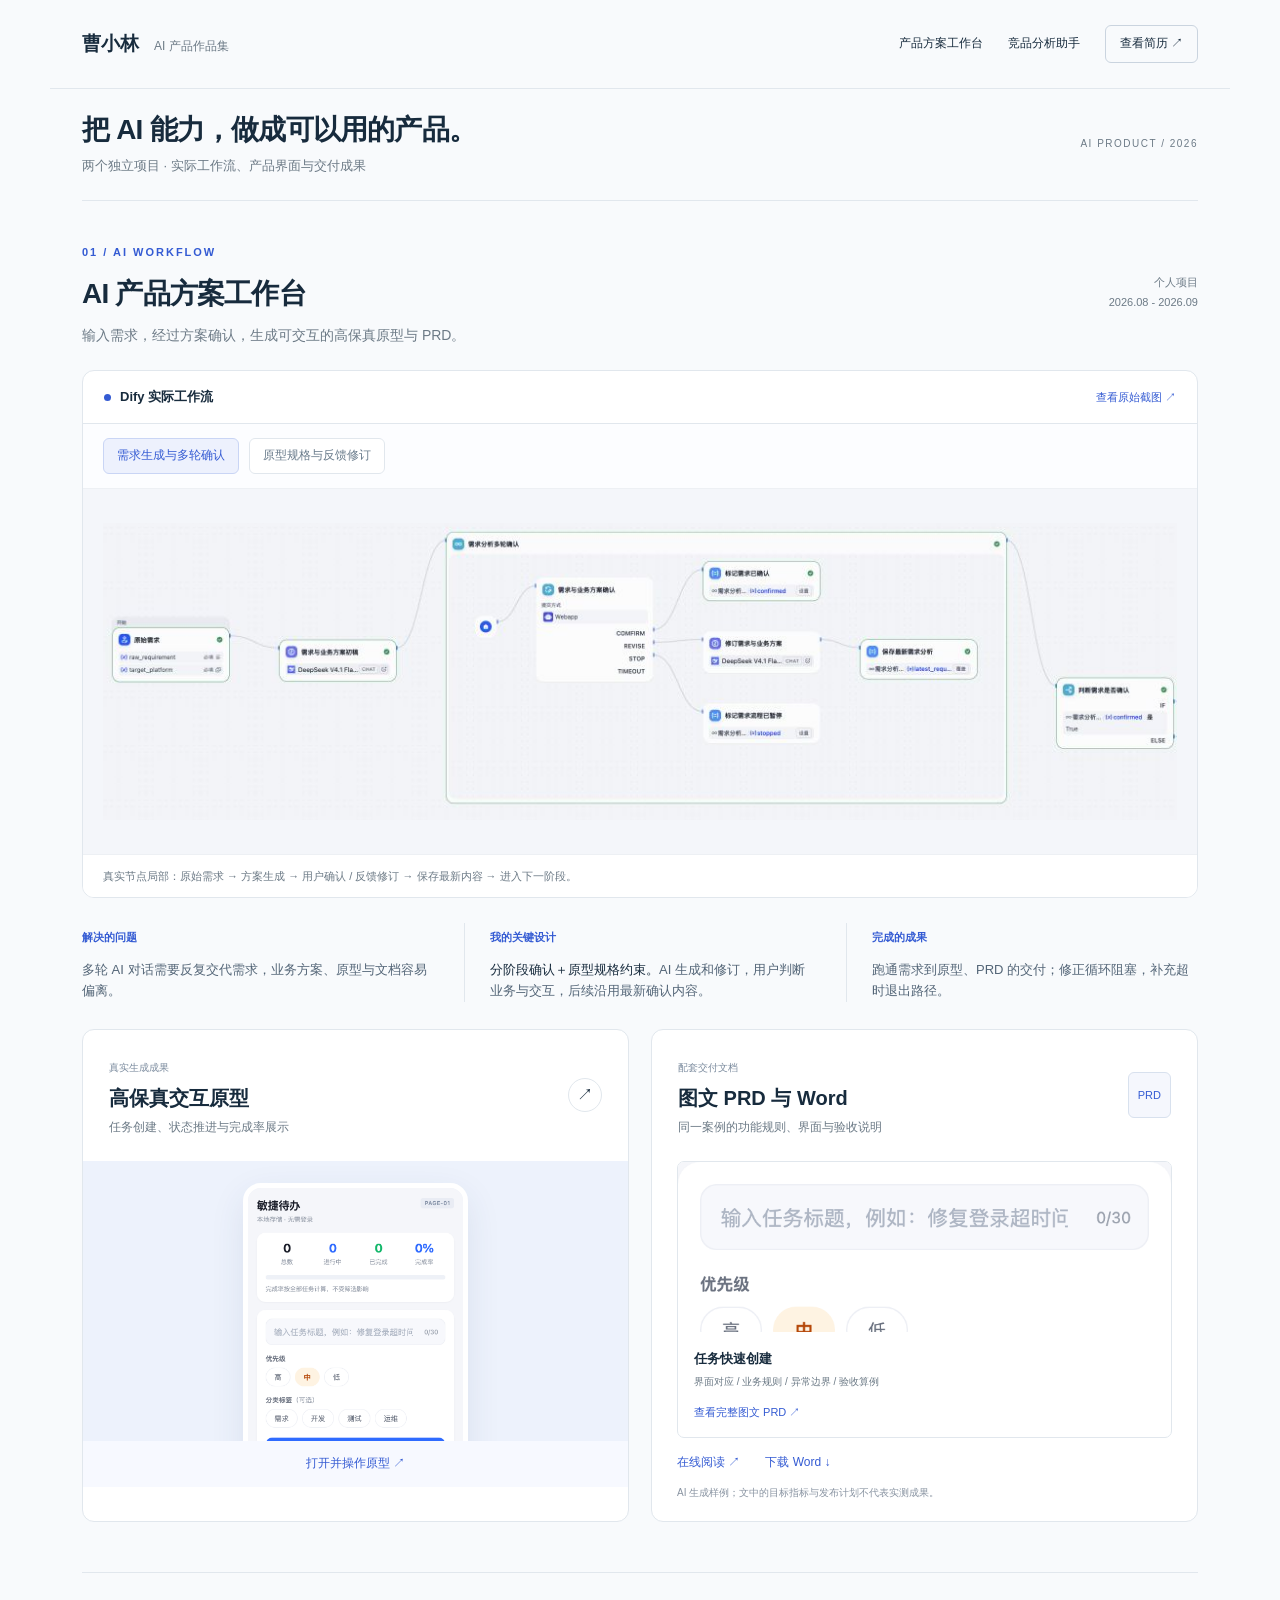
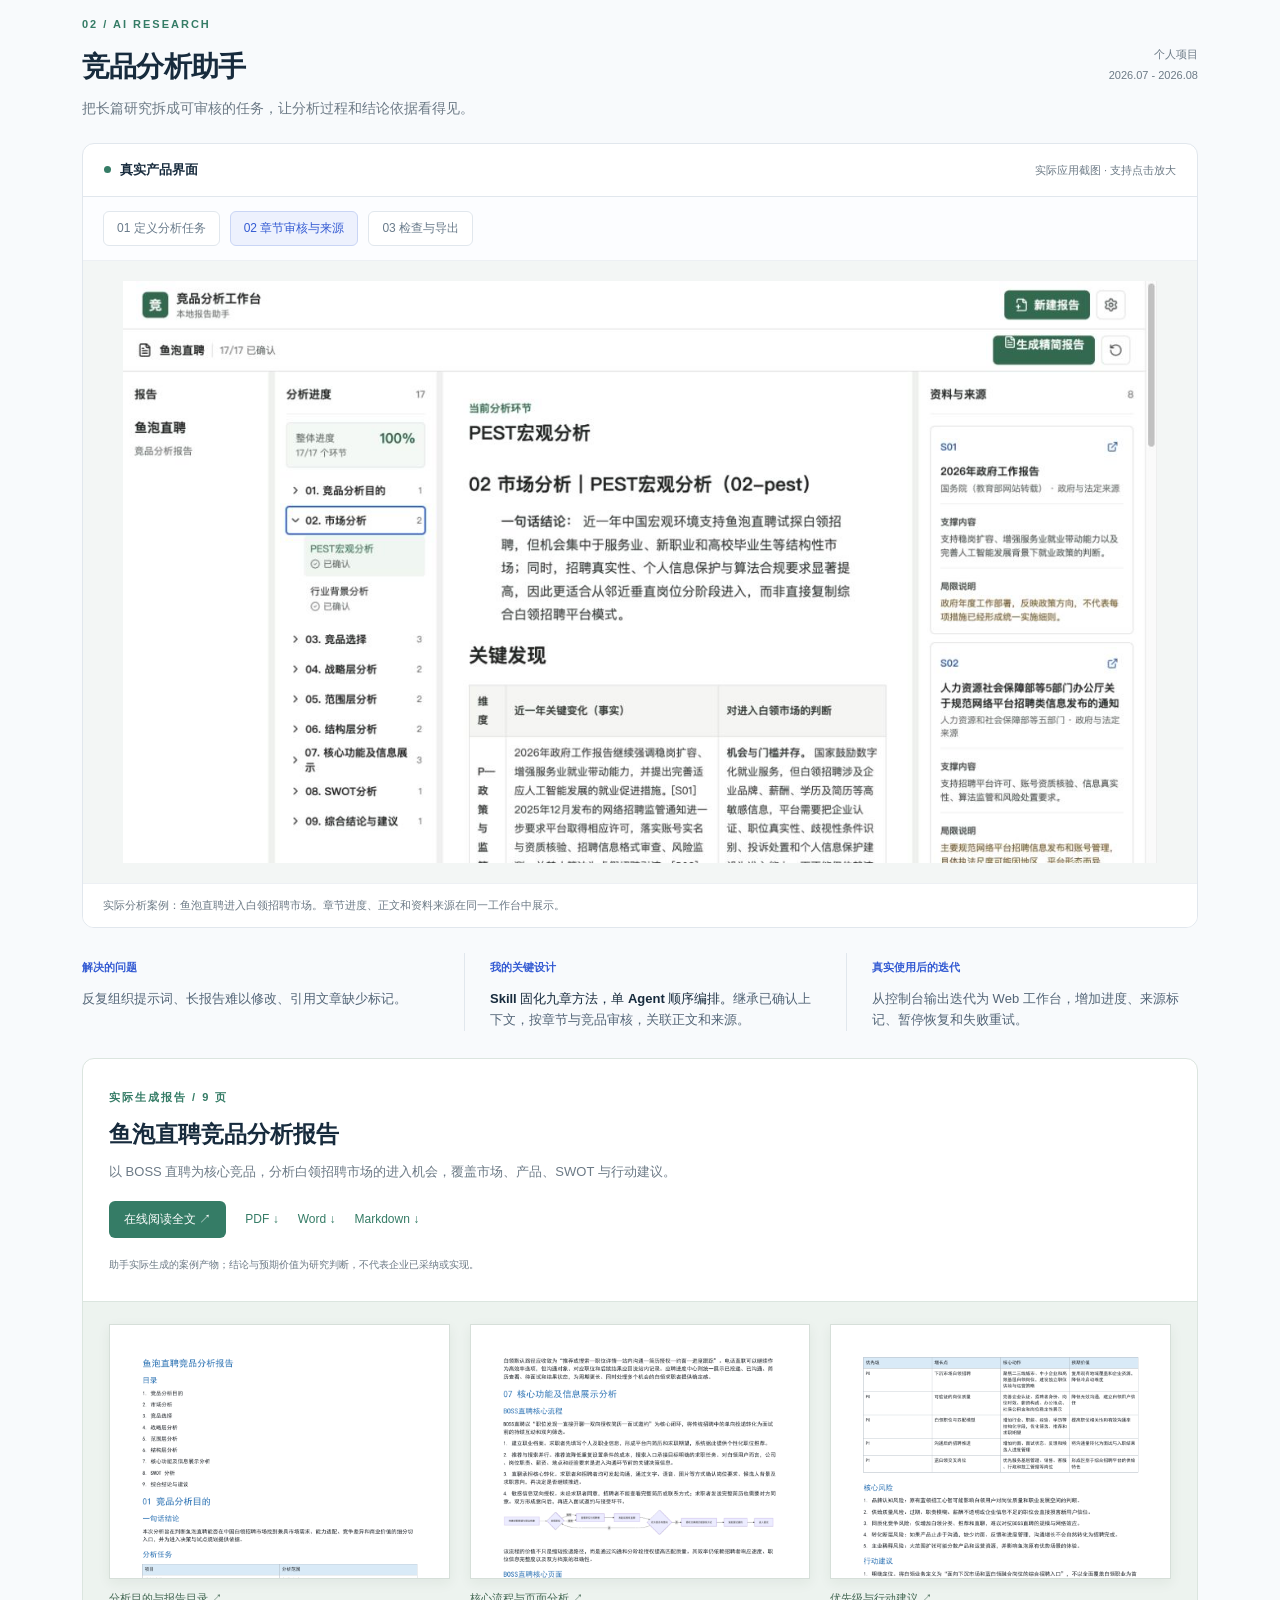
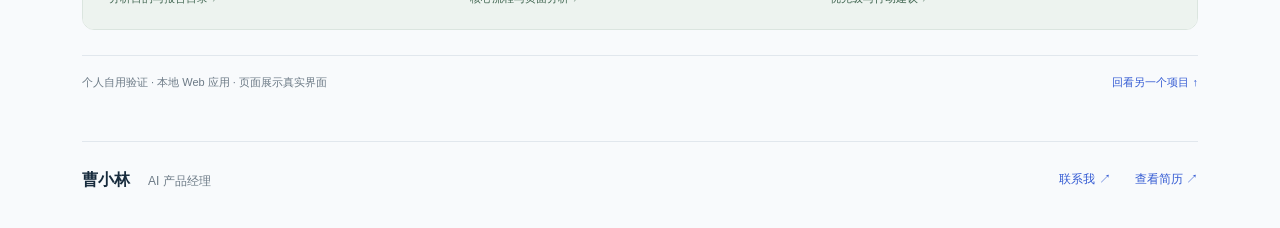
==== index.html @ 6f77b5c2 "发布 AI 产品作品集" ====
<!doctype html><html lang="zh-CN"><head><meta charset="UTF-8"><meta name="viewport" content="width=device-width,initial-scale=1"><meta name="description" content="曹小林的 AI 产品作品集：真实工作流、产品界面、交互原型与交付文档。"><title>曹小林 · AI 产品作品集</title><link rel="stylesheet" href="showcase.css"><script src="showcase.js" defer></script></head><body>
<header><a class="brand" href="#">曹小林<span>AI 产品作品集</span></a><nav><a href="#workbench">产品方案工作台</a><a href="#research">竞品分析助手</a><a class="resume" href="assets/resume.pdf" target="_blank" rel="noopener">查看简历 ↗</a></nav></header>
<main><section class="intro"><div><h1>把 AI 能力，做成可以用的产品。</h1><p>两个独立项目 · 实际工作流、产品界面与交付成果</p></div><span class="intro-label">AI PRODUCT / 2026</span></section>
<section class="project" id="workbench"><div class="project-head"><div><span class="project-no">01 / AI WORKFLOW</span><h2>AI 产品方案工作台</h2><p>输入需求，经过方案确认，生成可交互的高保真原型与 PRD。</p></div><div class="date">个人项目<br>2026.08 - 2026.09</div></div>
<div class="evidence"><div class="evidence-bar"><div><i></i><b>Dify 实际工作流</b></div><a id="flow-original" href="assets/workflow-review.png" target="_blank" rel="noopener">查看原始截图 ↗</a></div><div class="gallery-tabs" role="group" aria-label="工作流截图"><button class="selected" data-flow="review" aria-pressed="true">需求生成与多轮确认</button><button data-flow="spec" aria-pressed="false">原型规格与反馈修订</button></div><button class="image-open workflow-image" data-image="assets/workflow-review-detail.png" data-caption="Dify 实际工作流：需求生成、确认、反馈修订与最新版本保存" aria-label="放大工作流截图"><img id="flow-image" src="assets/workflow-review-detail.png" alt="Dify 实际需求生成与多轮确认工作流"></button><div class="caption" id="flow-caption">真实节点局部：原始需求 → 方案生成 → 用户确认 / 反馈修订 → 保存最新内容 → 进入下一阶段。</div></div>
<div class="facts"><div><span>解决的问题</span><p>多轮 AI 对话需要反复交代需求，业务方案、原型与文档容易偏离。</p></div><div><span>我的关键设计</span><p><strong>分阶段确认＋原型规格约束。</strong>AI 生成和修订，用户判断业务与交互，后续沿用最新确认内容。</p></div><div><span>完成的成果</span><p>跑通需求到原型、PRD 的交付；修正循环阻塞，补充超时退出路径。</p></div></div>
<div class="outputs"><a class="output prototype" href="examples/task-board/prototype.html" target="_blank" rel="noopener"><div class="output-title"><div><small>真实生成成果</small><h3>高保真交互原型</h3><p>任务创建、状态推进与完成率展示</p></div><span class="round">↗</span></div><div class="prototype-view"><img src="examples/task-board/screen.png" alt="实际生成的移动端任务清单原型"></div><div class="output-action">打开并操作原型 ↗</div></a><div class="output doc"><div class="output-title"><div><small>配套交付文档</small><h3>图文 PRD 与 Word</h3><p>同一案例的功能规则、界面与验收说明</p></div><span class="file-icon">PRD</span></div><a class="document-preview" href="examples/task-board/prd.html" target="_blank" rel="noopener"><img src="examples/task-board/shot_add.png" alt="PRD 中引用的真实原型创建任务界面"><div><strong>任务快速创建</strong><p>界面对应 / 业务规则 / 异常边界 / 验收算例</p><span>查看完整图文 PRD ↗</span></div></a><div class="doc-links"><a href="examples/task-board/prd.html" target="_blank" rel="noopener">在线阅读 ↗</a><a href="examples/task-board/prd.docx" download>下载 Word ↓</a></div><p class="footnote">AI 生成样例；文中的目标指标与发布计划不代表实测成果。</p></div></div></section>
<section class="project" id="research"><div class="project-head"><div><span class="project-no green">02 / AI RESEARCH</span><h2>竞品分析助手</h2><p>把长篇研究拆成可审核的任务，让分析过程和结论依据看得见。</p></div><div class="date">个人项目<br>2026.07 - 2026.08</div></div>
<div class="evidence"><div class="evidence-bar"><div><i class="green-dot"></i><b>真实产品界面</b></div><span>实际应用截图 · 支持点击放大</span></div><div class="gallery-tabs" role="group" aria-label="竞品助手截图"><button data-research="create" aria-pressed="false">01 定义分析任务</button><button class="selected" data-research="sources" aria-pressed="true">02 章节审核与来源</button><button data-research="export" aria-pressed="false">03 检查与导出</button></div>
<div class="research-panel" data-panel="create" hidden><button class="image-open wide-shot" data-image="assets/research-create.png" data-caption="真实界面：定义分析对象、目标、市场与时间范围" aria-label="放大新建分析任务截图"><img src="assets/research-create.png" alt="竞品助手实际新建报告页面"></button><div class="caption">先定义分析对象、目标与范围，再选择竞品与生成方式，建立整份报告的分析口径。</div></div>
<div class="research-panel" data-panel="sources"><button class="image-open wide-shot" data-image="assets/research-workbench.png" data-caption="实际工作台：章节进度、分析正文、资料来源及局限说明" aria-label="放大完整竞品工作台"><img src="assets/research-workbench.png" alt="完整竞品工作台：左侧章节审核，中间研究正文，右侧资料来源"></button><div class="caption">实际分析案例：鱼泡直聘进入白领招聘市场。章节进度、正文和资料来源在同一工作台中展示。</div></div>
<div class="research-panel" data-panel="export" hidden><button class="image-open wide-shot export-shot" data-image="assets/research-export.png" data-caption="真实界面局部：报告成品检查及 Markdown、Word、PDF 导出" aria-label="放大报告检查与导出截图"><img src="assets/research-export.png" alt="实际报告成品检查和导出菜单"></button><div class="caption">研究稿保留详细依据，精简报告突出结论与建议；检查报告结构后，可导出 Markdown、Word 或 PDF。</div></div></div>
<div class="facts"><div><span>解决的问题</span><p>反复组织提示词、长报告难以修改、引用文章缺少标记。</p></div><div><span>我的关键设计</span><p><strong>Skill 固化九章方法，单 Agent 顺序编排。</strong>继承已确认上下文，按章节与竞品审核，关联正文和来源。</p></div><div><span>真实使用后的迭代</span><p>从控制台输出迭代为 Web 工作台，增加进度、来源标记、暂停恢复和失败重试。</p></div></div><section id="research-output" class="report-output" aria-labelledby="report-title"><div class="report-summary"><span class="project-no green">实际生成报告 / 9 页</span><h3 id="report-title">鱼泡直聘竞品分析报告</h3><p>以 BOSS 直聘为核心竞品，分析白领招聘市场的进入机会，覆盖市场、产品、SWOT 与行动建议。</p><div class="report-links"><a class="primary" href="examples/research-report/index.html" target="_blank" rel="noopener">在线阅读全文 ↗</a><a href="examples/research-report/report.pdf" download>PDF ↓</a><a href="examples/research-report/report.docx" download>Word ↓</a><a href="examples/research-report/report.md" download>Markdown ↓</a></div><small>助手实际生成的案例产物；结论与预期价值为研究判断，不代表企业已采纳或实现。</small></div><div class="report-pages"><a href="examples/research-report/index.html#page-1" target="_blank" rel="noopener"><div><img src="examples/research-report/page-1.png" alt="实际报告第 1 页：分析目的与报告目录" loading="lazy"></div><span>分析目的与报告目录 ↗</span></a><a href="examples/research-report/index.html#page-7" target="_blank" rel="noopener"><div><img src="examples/research-report/page-7.png" alt="实际报告第 7 页：核心流程与页面分析" loading="lazy"></div><span>核心流程与页面分析 ↗</span></a><a href="examples/research-report/index.html#page-9" target="_blank" rel="noopener"><div><img src="examples/research-report/page-9.png" alt="实际报告第 9 页：优先级与行动建议" loading="lazy"></div><span>优先级与行动建议 ↗</span></a></div></section><div class="project-end"><span>个人自用验证 · 本地 Web 应用 · 页面展示真实界面</span><a href="#workbench">回看另一个项目 ↑</a></div></section>
<footer><div><b>曹小林</b><span>AI 产品经理</span></div><div><a href="mailto:1916946907@qq.com">联系我 ↗</a><a href="assets/resume.pdf" target="_blank" rel="noopener">查看简历 ↗</a></div></footer></main>
<dialog id="lightbox"><div class="lightbox-bar"><span id="lightbox-caption"></span><button id="close-lightbox" aria-label="关闭放大图片">关闭 ×</button></div><div class="lightbox-scroll"><img id="lightbox-image" alt=""></div></dialog></body></html>
---- showcase.css ----
:root{--ink:#172b3d;--muted:#6c7a86;--line:#e1e7ed;--blue:#345bd3;--green:#357c66}*{box-sizing:border-box}html{scroll-behavior:auto}body{margin:0;background:#f8fafc;color:var(--ink);font-family:-apple-system,BlinkMacSystemFont,'PingFang SC','Microsoft YaHei',sans-serif;line-height:1.65}a{color:inherit;text-decoration:none}button{font:inherit;cursor:pointer}img{display:block;max-width:100%}header{max-width:1180px;margin:auto;padding:25px 32px;display:flex;justify-content:space-between;align-items:center;border-bottom:1px solid var(--line)}.brand{font-size:19px;font-weight:700}.brand span{font-size:12px;font-weight:400;color:var(--muted);margin-left:15px}nav{display:flex;align-items:center;gap:25px;font-size:12px}nav .resume{padding:8px 14px;border:1px solid #cad4df;border-radius:6px}main{max-width:1180px;margin:auto;padding:0 32px}.intro{padding:48px 0 34px}.eyebrow,.project-no{font-size:11px;letter-spacing:2px;color:var(--blue);font-weight:650}h1{font-size:38px;letter-spacing:-1.5px;line-height:1.3;margin:13px 0 15px}.intro>p{color:var(--muted);font-size:15px;margin:0}.intro-bottom{display:flex;justify-content:space-between;font-size:12px;color:var(--muted);margin-top:22px}.intro-bottom a{color:var(--blue)}.project{padding:37px 0 50px;border-top:1px solid var(--line);scroll-margin-top:20px}.project-head{display:flex;justify-content:space-between;align-items:center;margin-bottom:23px}.project-head h2{font-size:28px;margin:7px 0 7px;letter-spacing:-.8px}.project-head p{font-size:14px;color:var(--muted);margin:0}.date{font-size:11px;text-align:right;color:var(--muted);line-height:1.9}.green{color:var(--green)}.evidence{border:1px solid var(--line);border-radius:12px;background:white;overflow:hidden}.evidence-bar{padding:15px 21px;border-bottom:1px solid var(--line);display:flex;align-items:center;justify-content:space-between;font-size:11px;color:var(--muted);gap:20px}.evidence-bar>div{display:flex;align-items:center;gap:9px;color:var(--ink);font-size:13px}.evidence-bar i{width:7px;height:7px;background:var(--blue);border-radius:50%}.evidence-bar i.green-dot{background:var(--green)}.evidence-bar a{color:var(--blue)}.gallery-tabs{display:flex;padding:14px 20px;gap:10px;background:#fcfdff;border-bottom:1px solid #edf0f4}.gallery-tabs button{background:white;border:1px solid var(--line);padding:7px 13px;border-radius:6px;color:#697b8b;font-size:12px}.gallery-tabs button.selected{background:#edf1fd;color:var(--blue);border-color:#c9d5f5}.image-open{display:block;border:0;background:#f4f6fa;padding:0;width:100%;cursor:zoom-in}.workflow-image{padding:34px 20px;min-height:295px;display:grid;place-items:center}.workflow-image img{width:100%;max-height:400px;object-fit:contain}.caption{font-size:11px;color:var(--muted);padding:12px 20px;border-top:1px solid #edf0f4;background:#fff}.facts{display:grid;grid-template-columns:repeat(3,1fr);gap:30px;padding:25px 0 27px}.facts>div+div{border-left:1px solid var(--line);padding-left:25px}.facts span{color:var(--blue);font-size:11px;font-weight:600}.facts p{font-size:13px;margin:9px 0 0;color:#536577}.facts strong{color:var(--ink);font-weight:550}.outputs{display:grid;grid-template-columns:1fr 1fr;gap:22px}.output{border-radius:12px;border:1px solid var(--line);overflow:hidden;background:white}.output-title{display:flex;justify-content:space-between;padding:23px 26px;align-items:center}.output small{font-size:10px;color:#7b8b9e}.output h3{font-size:20px;margin:3px 0}.output p{font-size:12px;color:var(--muted);margin:0}.round{border:1px solid var(--line);width:34px;height:34px;display:grid;place-items:center;border-radius:50%}.prototype-view{height:280px;background:#edf2fc;overflow:hidden;padding:22px 25px 0;display:flex;justify-content:center}.prototype-view img{width:225px;height:auto;max-width:none;object-fit:cover;object-position:top;align-self:flex-start;border:5px solid white;border-radius:18px;box-shadow:0 12px 35px #263c6e18}.output-action{font-size:12px;text-align:center;padding:13px;background:#f7f9ff;color:var(--blue)}.file-icon{font-size:11px;padding:13px 9px;border:1px solid #d8e1ee;background:#f5f7fd;border-radius:6px;color:var(--blue)}.document-preview{margin:0 25px;display:block;border:1px solid var(--line);border-radius:7px;overflow:hidden}.document-preview img{width:100%;height:170px;object-fit:cover;object-position:top;background:#f4f6fa}.document-preview>div{padding:13px 16px}.document-preview strong{font-size:13px}.document-preview p{font-size:10px;margin:3px 0 7px}.document-preview span{font-size:11px;color:var(--blue)}.doc-links{padding:15px 25px 0;display:flex;gap:25px;font-size:12px;color:var(--blue)}.doc .footnote{font-size:10px;padding:12px 25px 20px;color:#8893a1}.wide-shot{padding:20px 40px;background:#f3f6f5}.wide-shot img{max-height:520px;width:100%;object-fit:contain}.export-shot{padding:30px 35px}.source-layout{display:grid;grid-template-columns:198px 1fr 275px;gap:30px;background:#f2f6f4;padding:27px 38px;align-items:center}.narrow-shot{border:1px solid #dbe4df;border-radius:7px;overflow:hidden;box-shadow:0 7px 23px #29483308}.narrow-shot img{height:410px;width:100%;object-fit:contain;background:white}.source-copy small{font-size:10px;color:var(--green)}.source-copy h3{font-size:25px;line-height:1.45;margin:10px 0 24px}.source-copy p{font-size:12px;color:#597366;margin:10px 0}.source-copy p.muted{color:#7c8b84;font-size:11px;margin-top:22px}.project-end{display:flex;justify-content:space-between;font-size:11px;color:var(--muted);border-top:1px solid var(--line);padding-top:17px}.project-end a{color:var(--blue)}footer{display:flex;justify-content:space-between;align-items:center;padding:25px 0 35px;border-top:1px solid var(--line);font-size:12px}footer b{font-size:16px}footer span{margin-left:18px;color:var(--muted)}footer a{margin-left:24px;color:var(--blue)}dialog{border:0;border-radius:12px;width:min(1450px,95vw);max-height:94vh;padding:0;box-shadow:0 25px 90px #0004}dialog::backdrop{background:#12283ee0;backdrop-filter:blur(4px)}.lightbox-bar{display:flex;align-items:center;justify-content:space-between;padding:15px 20px;gap:20px;border-bottom:1px solid var(--line);font-size:12px;position:sticky;top:0;background:white}.lightbox-bar button{border:1px solid var(--line);border-radius:5px;background:white;font-size:12px;padding:6px 12px;white-space:nowrap}.lightbox-scroll{padding:18px;overflow:auto;background:#f4f6f8;max-height:80vh}.lightbox-scroll img{max-width:none;width:auto;max-height:75vh;margin:auto}a:hover{color:var(--blue)}:focus-visible{outline:3px solid #839cf1;outline-offset:3px}[hidden]{display:none!important}@media(max-width:850px){header{padding:20px 24px}.brand span{display:none}main{padding:0 24px}.source-layout{grid-template-columns:150px 1fr 220px;gap:16px;padding:22px}.source-copy h3{font-size:19px}.narrow-shot img{height:360px}.facts{gap:15px}.facts>div+div{padding-left:15px}}@media(max-width:650px){header{padding:17px 20px}nav{gap:13px;font-size:10px}nav .resume{padding:6px 8px}main{padding:0 20px}.intro{padding:33px 0 26px}h1{font-size:29px;letter-spacing:-1px}.intro>p{font-size:13px}.intro-bottom{flex-direction:column;gap:9px;font-size:11px}.project{padding-top:28px}.project-head{align-items:flex-start;gap:15px}.project-head h2{font-size:24px}.project-head p{font-size:12px}.date{min-width:95px;font-size:9px}.project-no{font-size:9px;letter-spacing:1.5px}.evidence-bar{padding:12px;font-size:9px}.evidence-bar>div{font-size:11px}.gallery-tabs{padding:12px;gap:6px;overflow:auto}.gallery-tabs button{white-space:nowrap;padding:6px 8px;font-size:10px}.workflow-image{padding:20px 10px;min-height:170px}.caption{padding:11px 12px;font-size:10px}.facts{grid-template-columns:1fr;gap:14px;padding:22px 0}.facts>div+div{border:0;padding:0}.facts p{margin-top:3px;font-size:12px}.outputs{grid-template-columns:1fr}.source-layout{grid-template-columns:1fr 1.3fr;gap:13px;padding:15px}.source-copy{grid-column:1/-1;grid-row:1}.source-copy h3{font-size:20px;margin:7px 0}.source-copy h3 br{display:none}.source-copy p{margin:5px 0}.source-copy p.muted{margin-top:8px}.narrow-shot img{height:320px}.wide-shot{padding:10px}.project-end{flex-direction:column;gap:10px}footer{align-items:start;gap:20px}footer span{display:block;margin:5px 0;font-size:10px}footer a{display:block;margin:0 0 8px}.lightbox-bar{font-size:11px}.lightbox-scroll img{max-width:none}.evidence-bar>span{max-width:135px;text-align:right}}

/* 收紧首屏，优先露出项目与真实成果。 */
.intro{padding:23px 0;display:flex;align-items:center;justify-content:space-between;gap:24px}.intro h1{font-size:28px;letter-spacing:-.8px;margin:0 0 7px}.intro p{font-size:13px;color:var(--muted);margin:0}.intro-label{font-size:10px;letter-spacing:1.5px;color:var(--muted);white-space:nowrap}.report-output{margin:0 0 25px;border:1px solid #dbe5df;border-radius:12px;background:#fff;overflow:hidden}.report-summary{padding:24px 26px}.report-summary h3{font-size:23px;margin:7px 0}.report-summary p{font-size:13px;color:var(--muted);margin:0;max-width:680px}.report-links{display:flex;align-items:center;gap:19px;margin:18px 0 12px;flex-wrap:wrap;font-size:12px;color:var(--green)}.report-links .primary{padding:9px 15px;background:var(--green);color:white;border-radius:6px}.report-summary small{font-size:10px;color:var(--muted)}.report-pages{display:grid;grid-template-columns:repeat(3,1fr);gap:20px;padding:22px 26px;background:#edf3ef;border-top:1px solid #dbe5df}.report-pages a>div{height:255px;overflow:hidden;border:1px solid #d6dfd9;background:white;box-shadow:0 4px 12px #1b3a2510}.report-pages img{width:100%;height:auto}.report-pages span{display:block;font-size:11px;margin-top:10px;color:#426752}.wide-shot img{max-height:590px}@media(max-width:650px){.intro{padding:20px 0}.intro h1{font-size:24px;line-height:1.4}.intro p{font-size:11px}.intro-label{display:none}.report-summary{padding:19px}.report-summary h3{font-size:20px}.report-pages{padding:15px;gap:10px}.report-pages a>div{height:145px}.report-pages span{font-size:9px}.report-links{gap:14px}.report-summary p{font-size:12px}}
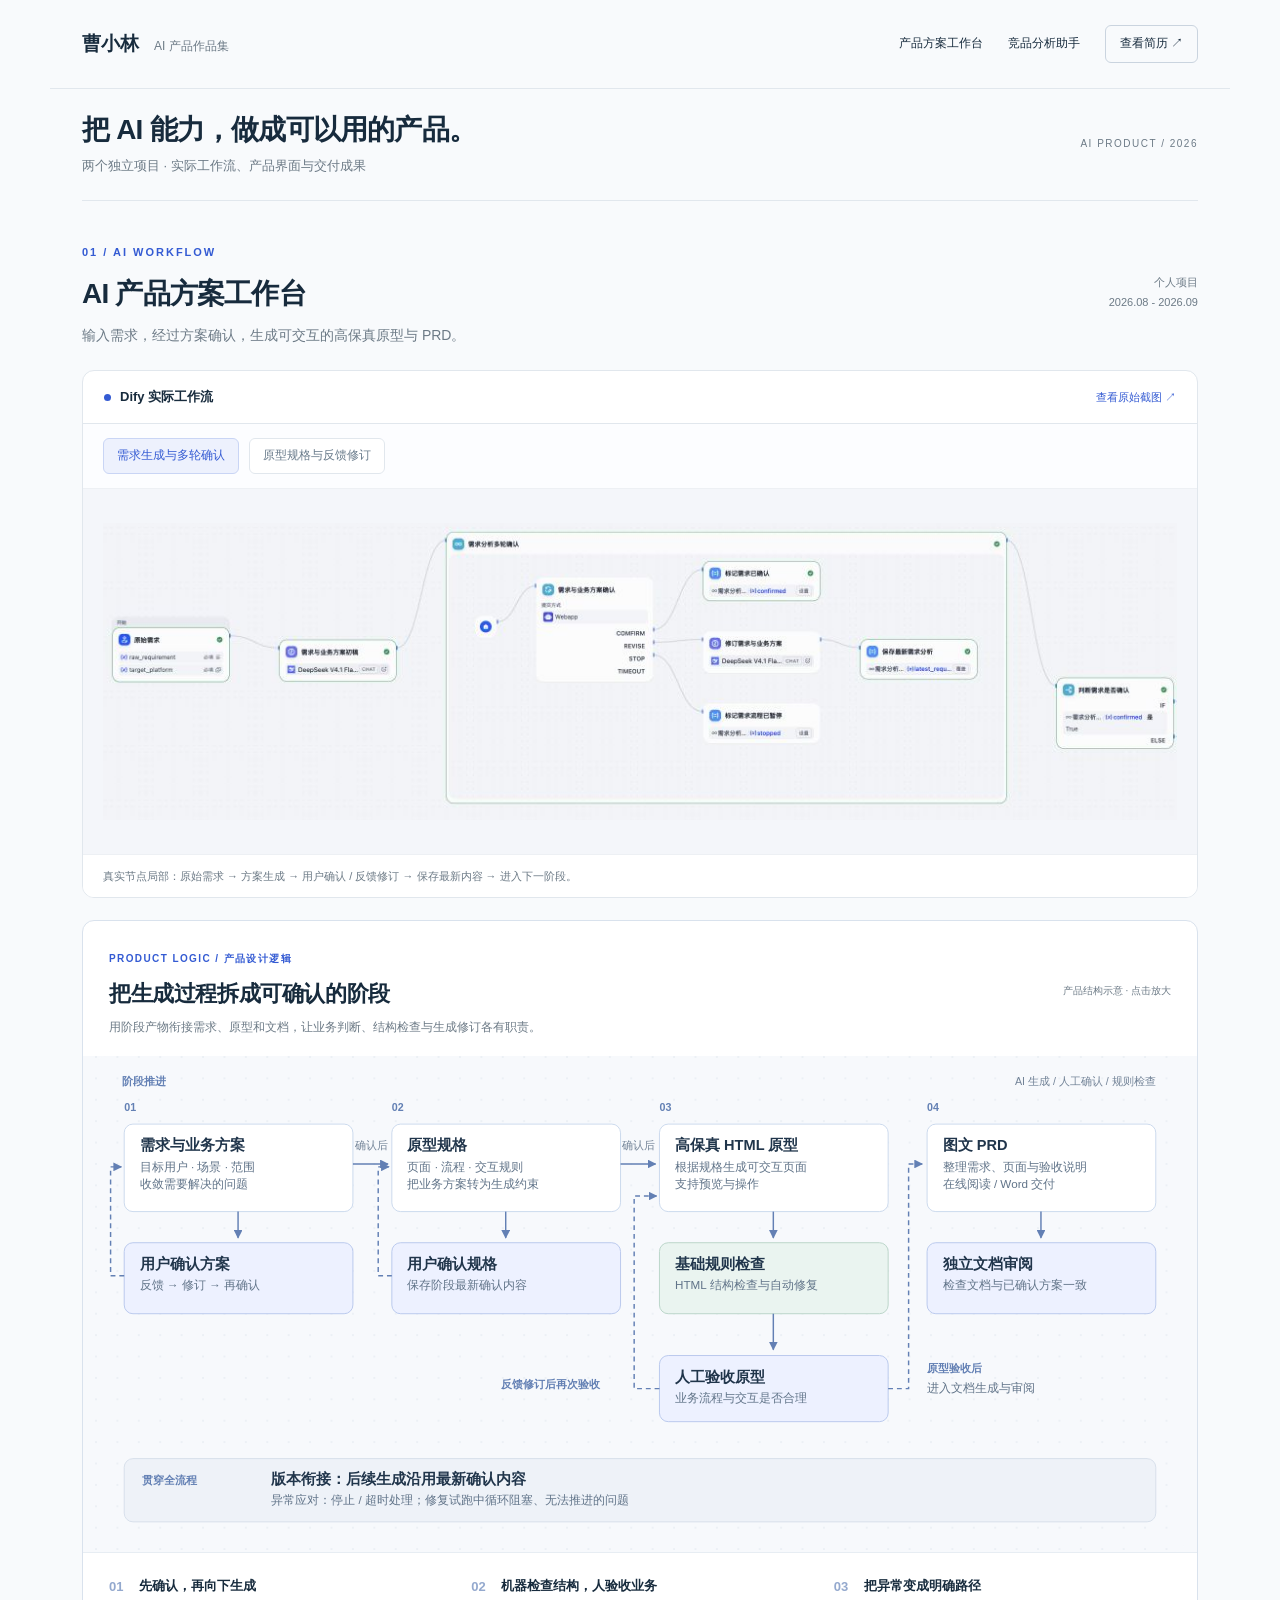
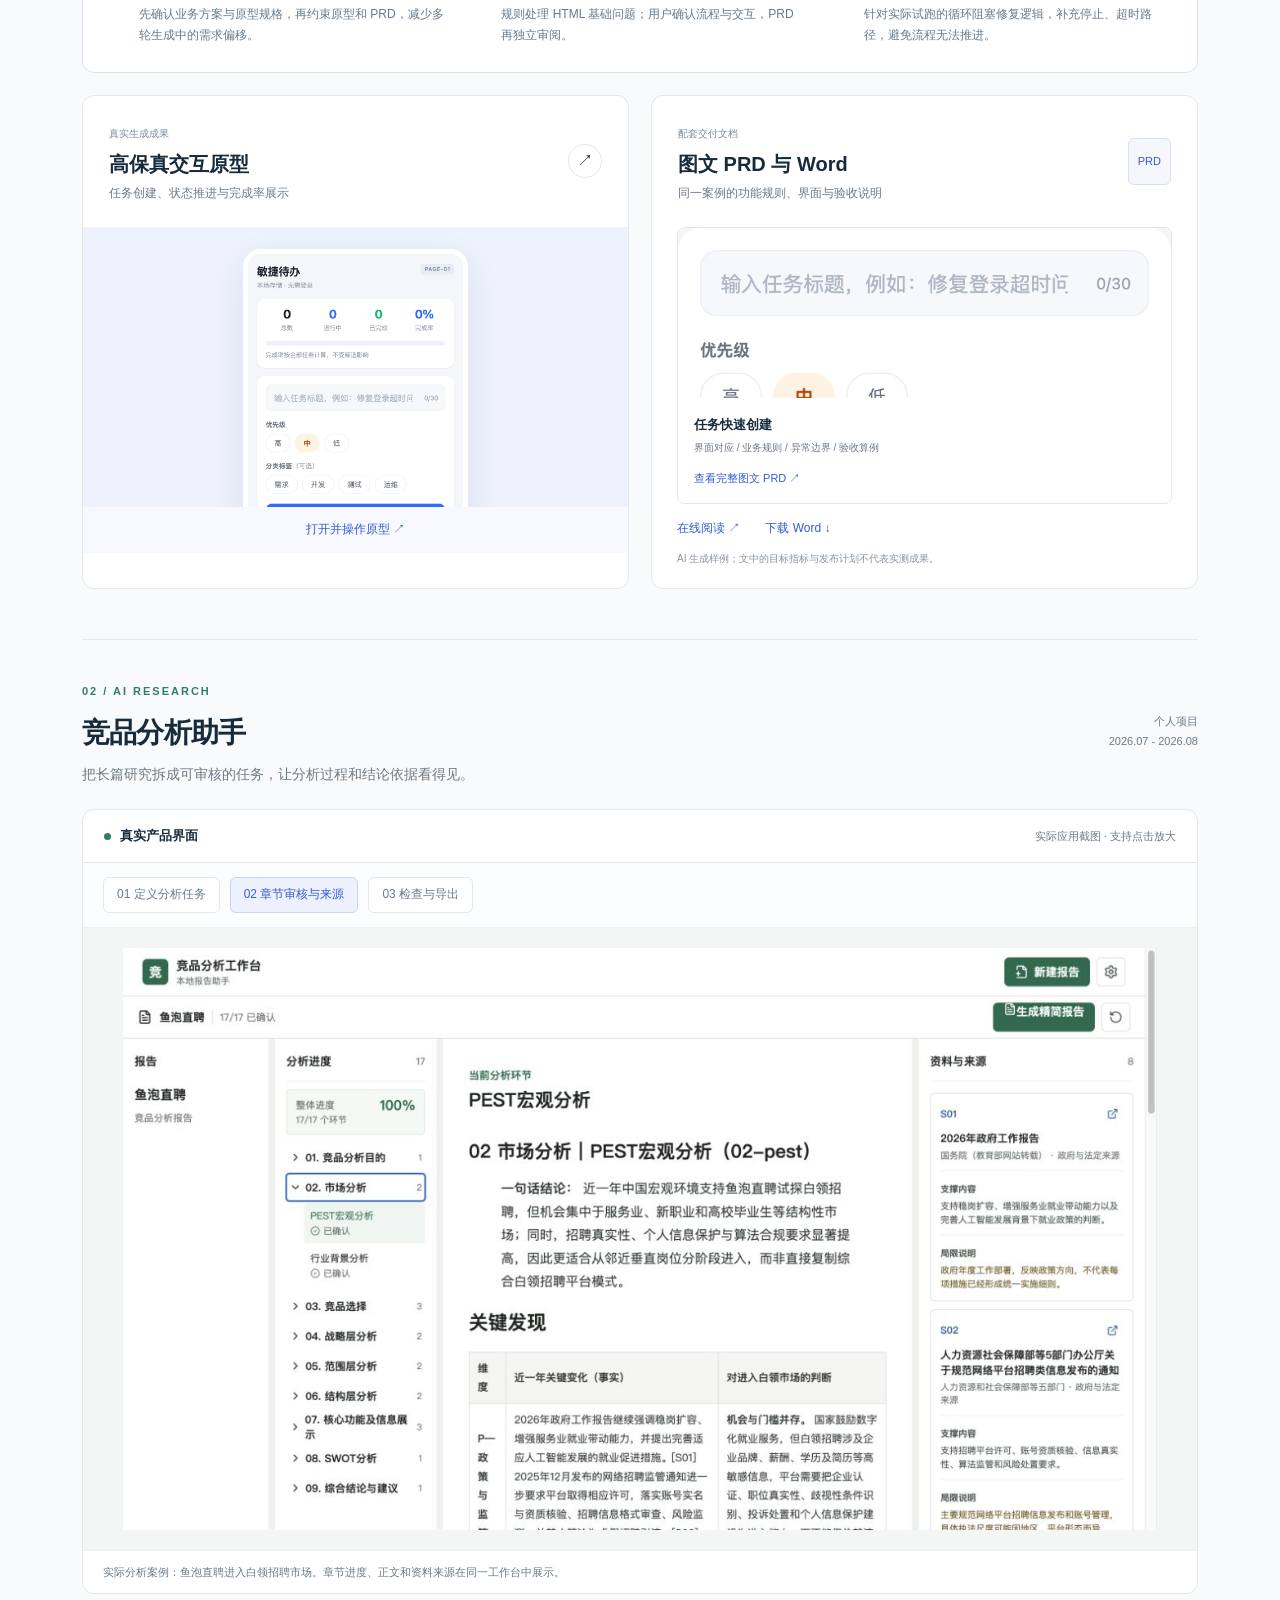
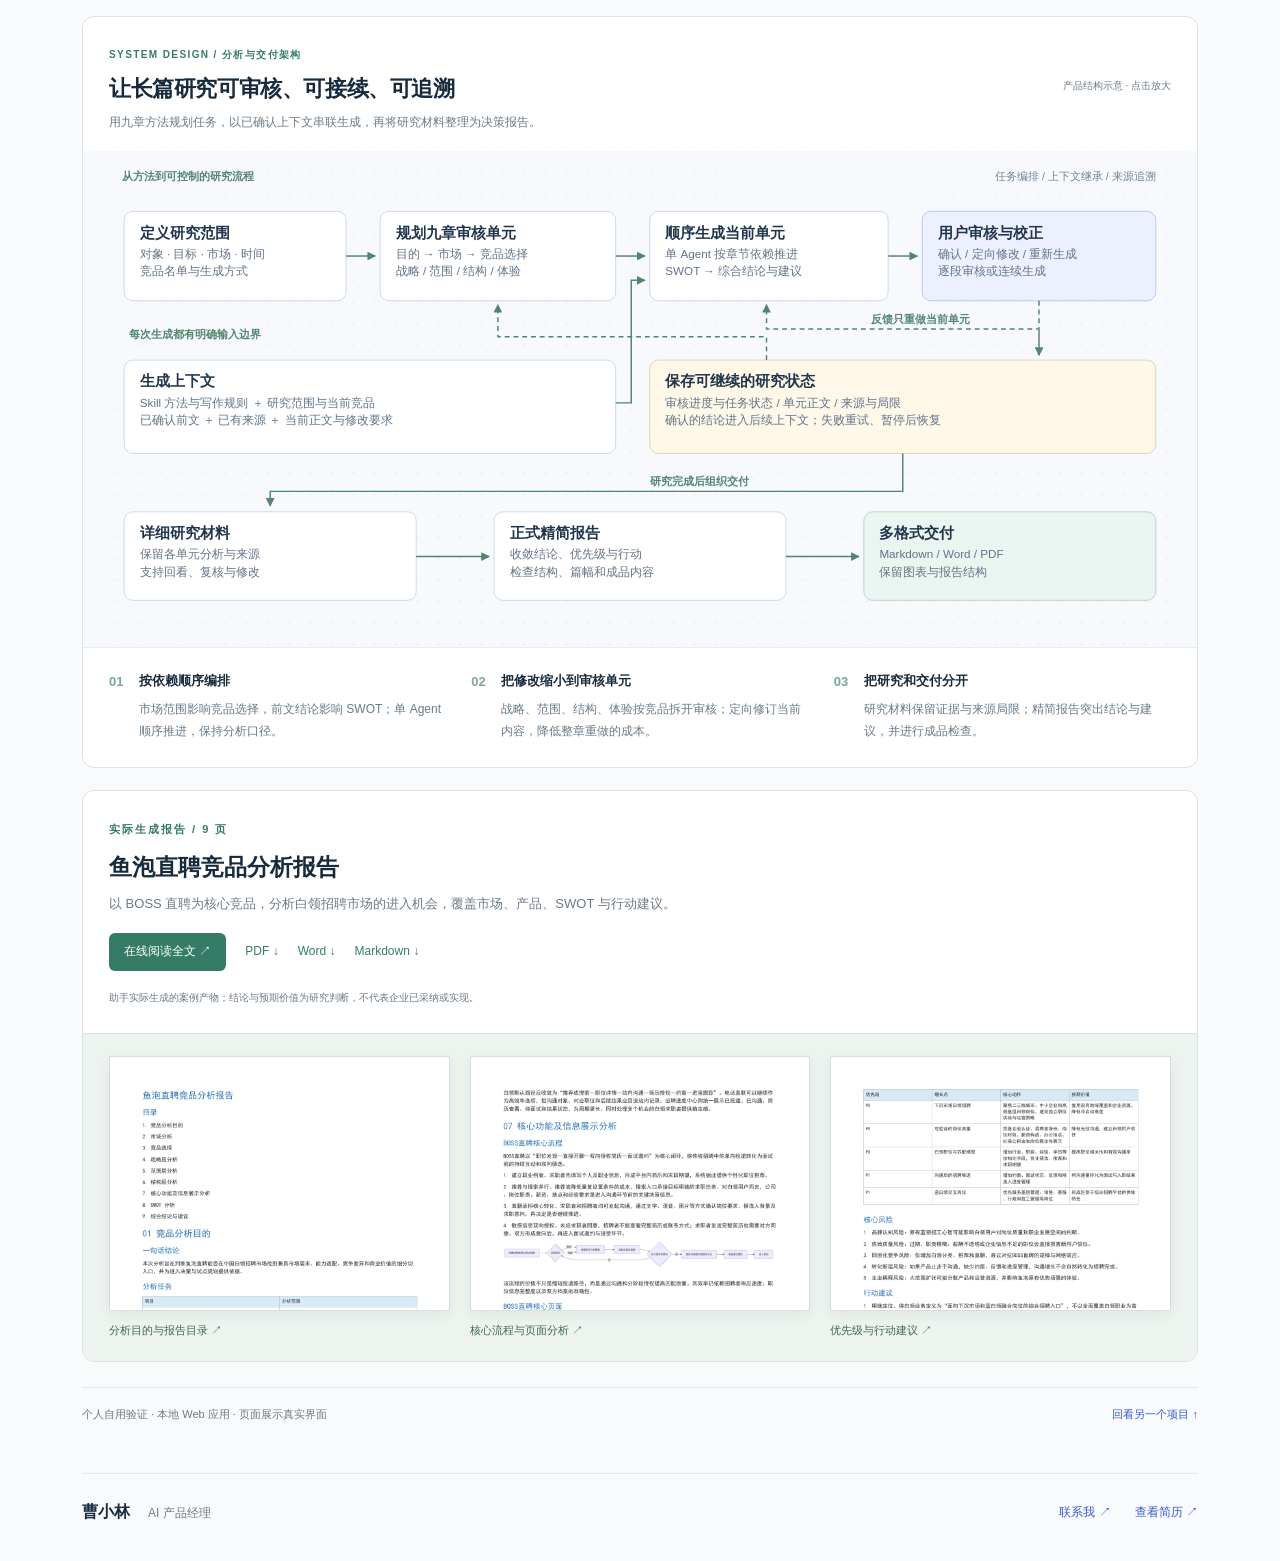
==== commit 0d80b3a3: "补充产品设计逻辑与分析架构图" ====
--- a/index.html
+++ b/index.html
@@ -1,15 +1,15 @@
-<!doctype html><html lang="zh-CN"><head><meta charset="UTF-8"><meta name="viewport" content="width=device-width,initial-scale=1"><meta name="description" content="曹小林的 AI 产品作品集：真实工作流、产品界面、交互原型与交付文档。"><title>曹小林 · AI 产品作品集</title><link rel="stylesheet" href="showcase.css"><script src="showcase.js" defer></script></head><body>
+<!doctype html><html lang="zh-CN"><head><meta charset="UTF-8"><meta name="viewport" content="width=device-width,initial-scale=1"><meta name="description" content="曹小林的 AI 产品作品集：真实工作流、产品界面、交互原型与交付文档。"><title>曹小林 · AI 产品作品集</title><link rel="stylesheet" href="showcase.css?v=20260929-diagrams"><script src="showcase.js" defer></script></head><body>
 <header><a class="brand" href="#">曹小林<span>AI 产品作品集</span></a><nav><a href="#workbench">产品方案工作台</a><a href="#research">竞品分析助手</a><a class="resume" href="assets/resume.pdf" target="_blank" rel="noopener">查看简历 ↗</a></nav></header>
 <main><section class="intro"><div><h1>把 AI 能力，做成可以用的产品。</h1><p>两个独立项目 · 实际工作流、产品界面与交付成果</p></div><span class="intro-label">AI PRODUCT / 2026</span></section>
 <section class="project" id="workbench"><div class="project-head"><div><span class="project-no">01 / AI WORKFLOW</span><h2>AI 产品方案工作台</h2><p>输入需求，经过方案确认，生成可交互的高保真原型与 PRD。</p></div><div class="date">个人项目<br>2026.08 - 2026.09</div></div>
 <div class="evidence"><div class="evidence-bar"><div><i></i><b>Dify 实际工作流</b></div><a id="flow-original" href="assets/workflow-review.png" target="_blank" rel="noopener">查看原始截图 ↗</a></div><div class="gallery-tabs" role="group" aria-label="工作流截图"><button class="selected" data-flow="review" aria-pressed="true">需求生成与多轮确认</button><button data-flow="spec" aria-pressed="false">原型规格与反馈修订</button></div><button class="image-open workflow-image" data-image="assets/workflow-review-detail.png" data-caption="Dify 实际工作流：需求生成、确认、反馈修订与最新版本保存" aria-label="放大工作流截图"><img id="flow-image" src="assets/workflow-review-detail.png" alt="Dify 实际需求生成与多轮确认工作流"></button><div class="caption" id="flow-caption">真实节点局部：原始需求 → 方案生成 → 用户确认 / 反馈修订 → 保存最新内容 → 进入下一阶段。</div></div>
-<div class="facts"><div><span>解决的问题</span><p>多轮 AI 对话需要反复交代需求，业务方案、原型与文档容易偏离。</p></div><div><span>我的关键设计</span><p><strong>分阶段确认＋原型规格约束。</strong>AI 生成和修订，用户判断业务与交互，后续沿用最新确认内容。</p></div><div><span>完成的成果</span><p>跑通需求到原型、PRD 的交付；修正循环阻塞，补充超时退出路径。</p></div></div>
+<section class="architecture workbench" id="workbench-design"><div class="architecture-head"><div><span>PRODUCT LOGIC / 产品设计逻辑</span><h3>把生成过程拆成可确认的阶段</h3><p>用阶段产物衔接需求、原型和文档，让业务判断、结构检查与生成修订各有职责。</p></div><span class="diagram-label">产品结构示意 · 点击放大</span></div><button class="image-open architecture-image" data-image="assets/workbench-architecture.svg?v=2" data-caption="把生成过程拆成可确认的阶段｜依据实际项目能力整理的结构示意" aria-label="放大把生成过程拆成可确认的阶段"><img src="assets/workbench-architecture.svg?v=2" alt="把生成过程拆成可确认的阶段：用阶段产物衔接需求、原型和文档，让业务判断、结构检查与生成修订各有职责。" loading="lazy"></button><div class="decisions"><div><span>01</span><h4>先确认，再向下生成</h4><p>先确认业务方案与原型规格，再约束原型和 PRD，减少多轮生成中的需求偏移。</p></div><div><span>02</span><h4>机器检查结构，人验收业务</h4><p>规则处理 HTML 基础问题；用户确认流程与交互，PRD 再独立审阅。</p></div><div><span>03</span><h4>把异常变成明确路径</h4><p>针对实际试跑的循环阻塞修复逻辑，补充停止、超时路径，避免流程无法推进。</p></div></div></section>
 <div class="outputs"><a class="output prototype" href="examples/task-board/prototype.html" target="_blank" rel="noopener"><div class="output-title"><div><small>真实生成成果</small><h3>高保真交互原型</h3><p>任务创建、状态推进与完成率展示</p></div><span class="round">↗</span></div><div class="prototype-view"><img src="examples/task-board/screen.png" alt="实际生成的移动端任务清单原型"></div><div class="output-action">打开并操作原型 ↗</div></a><div class="output doc"><div class="output-title"><div><small>配套交付文档</small><h3>图文 PRD 与 Word</h3><p>同一案例的功能规则、界面与验收说明</p></div><span class="file-icon">PRD</span></div><a class="document-preview" href="examples/task-board/prd.html" target="_blank" rel="noopener"><img src="examples/task-board/shot_add.png" alt="PRD 中引用的真实原型创建任务界面"><div><strong>任务快速创建</strong><p>界面对应 / 业务规则 / 异常边界 / 验收算例</p><span>查看完整图文 PRD ↗</span></div></a><div class="doc-links"><a href="examples/task-board/prd.html" target="_blank" rel="noopener">在线阅读 ↗</a><a href="examples/task-board/prd.docx" download>下载 Word ↓</a></div><p class="footnote">AI 生成样例；文中的目标指标与发布计划不代表实测成果。</p></div></div></section>
 <section class="project" id="research"><div class="project-head"><div><span class="project-no green">02 / AI RESEARCH</span><h2>竞品分析助手</h2><p>把长篇研究拆成可审核的任务，让分析过程和结论依据看得见。</p></div><div class="date">个人项目<br>2026.07 - 2026.08</div></div>
 <div class="evidence"><div class="evidence-bar"><div><i class="green-dot"></i><b>真实产品界面</b></div><span>实际应用截图 · 支持点击放大</span></div><div class="gallery-tabs" role="group" aria-label="竞品助手截图"><button data-research="create" aria-pressed="false">01 定义分析任务</button><button class="selected" data-research="sources" aria-pressed="true">02 章节审核与来源</button><button data-research="export" aria-pressed="false">03 检查与导出</button></div>
 <div class="research-panel" data-panel="create" hidden><button class="image-open wide-shot" data-image="assets/research-create.png" data-caption="真实界面：定义分析对象、目标、市场与时间范围" aria-label="放大新建分析任务截图"><img src="assets/research-create.png" alt="竞品助手实际新建报告页面"></button><div class="caption">先定义分析对象、目标与范围，再选择竞品与生成方式，建立整份报告的分析口径。</div></div>
 <div class="research-panel" data-panel="sources"><button class="image-open wide-shot" data-image="assets/research-workbench.png" data-caption="实际工作台：章节进度、分析正文、资料来源及局限说明" aria-label="放大完整竞品工作台"><img src="assets/research-workbench.png" alt="完整竞品工作台：左侧章节审核，中间研究正文，右侧资料来源"></button><div class="caption">实际分析案例：鱼泡直聘进入白领招聘市场。章节进度、正文和资料来源在同一工作台中展示。</div></div>
 <div class="research-panel" data-panel="export" hidden><button class="image-open wide-shot export-shot" data-image="assets/research-export.png" data-caption="真实界面局部：报告成品检查及 Markdown、Word、PDF 导出" aria-label="放大报告检查与导出截图"><img src="assets/research-export.png" alt="实际报告成品检查和导出菜单"></button><div class="caption">研究稿保留详细依据，精简报告突出结论与建议；检查报告结构后，可导出 Markdown、Word 或 PDF。</div></div></div>
-<div class="facts"><div><span>解决的问题</span><p>反复组织提示词、长报告难以修改、引用文章缺少标记。</p></div><div><span>我的关键设计</span><p><strong>Skill 固化九章方法，单 Agent 顺序编排。</strong>继承已确认上下文，按章节与竞品审核，关联正文和来源。</p></div><div><span>真实使用后的迭代</span><p>从控制台输出迭代为 Web 工作台，增加进度、来源标记、暂停恢复和失败重试。</p></div></div><section id="research-output" class="report-output" aria-labelledby="report-title"><div class="report-summary"><span class="project-no green">实际生成报告 / 9 页</span><h3 id="report-title">鱼泡直聘竞品分析报告</h3><p>以 BOSS 直聘为核心竞品，分析白领招聘市场的进入机会，覆盖市场、产品、SWOT 与行动建议。</p><div class="report-links"><a class="primary" href="examples/research-report/index.html" target="_blank" rel="noopener">在线阅读全文 ↗</a><a href="examples/research-report/report.pdf" download>PDF ↓</a><a href="examples/research-report/report.docx" download>Word ↓</a><a href="examples/research-report/report.md" download>Markdown ↓</a></div><small>助手实际生成的案例产物；结论与预期价值为研究判断，不代表企业已采纳或实现。</small></div><div class="report-pages"><a href="examples/research-report/index.html#page-1" target="_blank" rel="noopener"><div><img src="examples/research-report/page-1.png" alt="实际报告第 1 页：分析目的与报告目录" loading="lazy"></div><span>分析目的与报告目录 ↗</span></a><a href="examples/research-report/index.html#page-7" target="_blank" rel="noopener"><div><img src="examples/research-report/page-7.png" alt="实际报告第 7 页：核心流程与页面分析" loading="lazy"></div><span>核心流程与页面分析 ↗</span></a><a href="examples/research-report/index.html#page-9" target="_blank" rel="noopener"><div><img src="examples/research-report/page-9.png" alt="实际报告第 9 页：优先级与行动建议" loading="lazy"></div><span>优先级与行动建议 ↗</span></a></div></section><div class="project-end"><span>个人自用验证 · 本地 Web 应用 · 页面展示真实界面</span><a href="#workbench">回看另一个项目 ↑</a></div></section>
+<section class="architecture research" id="research-design"><div class="architecture-head"><div><span>SYSTEM DESIGN / 分析与交付架构</span><h3>让长篇研究可审核、可接续、可追溯</h3><p>用九章方法规划任务，以已确认上下文串联生成，再将研究材料整理为决策报告。</p></div><span class="diagram-label">产品结构示意 · 点击放大</span></div><button class="image-open architecture-image" data-image="assets/research-architecture.svg?v=2" data-caption="让长篇研究可审核、可接续、可追溯｜依据实际项目能力整理的结构示意" aria-label="放大让长篇研究可审核、可接续、可追溯"><img src="assets/research-architecture.svg?v=2" alt="让长篇研究可审核、可接续、可追溯：用九章方法规划任务，以已确认上下文串联生成，再将研究材料整理为决策报告。" loading="lazy"></button><div class="decisions"><div><span>01</span><h4>按依赖顺序编排</h4><p>市场范围影响竞品选择，前文结论影响 SWOT；单 Agent 顺序推进，保持分析口径。</p></div><div><span>02</span><h4>把修改缩小到审核单元</h4><p>战略、范围、结构、体验按竞品拆开审核；定向修订当前内容，降低整章重做的成本。</p></div><div><span>03</span><h4>把研究和交付分开</h4><p>研究材料保留证据与来源局限；精简报告突出结论与建议，并进行成品检查。</p></div></div></section><section id="research-output" class="report-output" aria-labelledby="report-title"><div class="report-summary"><span class="project-no green">实际生成报告 / 9 页</span><h3 id="report-title">鱼泡直聘竞品分析报告</h3><p>以 BOSS 直聘为核心竞品，分析白领招聘市场的进入机会，覆盖市场、产品、SWOT 与行动建议。</p><div class="report-links"><a class="primary" href="examples/research-report/index.html" target="_blank" rel="noopener">在线阅读全文 ↗</a><a href="examples/research-report/report.pdf" download>PDF ↓</a><a href="examples/research-report/report.docx" download>Word ↓</a><a href="examples/research-report/report.md" download>Markdown ↓</a></div><small>助手实际生成的案例产物；结论与预期价值为研究判断，不代表企业已采纳或实现。</small></div><div class="report-pages"><a href="examples/research-report/index.html#page-1" target="_blank" rel="noopener"><div><img src="examples/research-report/page-1.png" alt="实际报告第 1 页：分析目的与报告目录" loading="lazy"></div><span>分析目的与报告目录 ↗</span></a><a href="examples/research-report/index.html#page-7" target="_blank" rel="noopener"><div><img src="examples/research-report/page-7.png" alt="实际报告第 7 页：核心流程与页面分析" loading="lazy"></div><span>核心流程与页面分析 ↗</span></a><a href="examples/research-report/index.html#page-9" target="_blank" rel="noopener"><div><img src="examples/research-report/page-9.png" alt="实际报告第 9 页：优先级与行动建议" loading="lazy"></div><span>优先级与行动建议 ↗</span></a></div></section><div class="project-end"><span>个人自用验证 · 本地 Web 应用 · 页面展示真实界面</span><a href="#workbench">回看另一个项目 ↑</a></div></section>
 <footer><div><b>曹小林</b><span>AI 产品经理</span></div><div><a href="mailto:1916946907@qq.com">联系我 ↗</a><a href="assets/resume.pdf" target="_blank" rel="noopener">查看简历 ↗</a></div></footer></main>
 <dialog id="lightbox"><div class="lightbox-bar"><span id="lightbox-caption"></span><button id="close-lightbox" aria-label="关闭放大图片">关闭 ×</button></div><div class="lightbox-scroll"><img id="lightbox-image" alt=""></div></dialog></body></html>
--- a/showcase.css
+++ b/showcase.css
@@ -2,3 +2,6 @@
 
 /* 收紧首屏，优先露出项目与真实成果。 */
 .intro{padding:23px 0;display:flex;align-items:center;justify-content:space-between;gap:24px}.intro h1{font-size:28px;letter-spacing:-.8px;margin:0 0 7px}.intro p{font-size:13px;color:var(--muted);margin:0}.intro-label{font-size:10px;letter-spacing:1.5px;color:var(--muted);white-space:nowrap}.report-output{margin:0 0 25px;border:1px solid #dbe5df;border-radius:12px;background:#fff;overflow:hidden}.report-summary{padding:24px 26px}.report-summary h3{font-size:23px;margin:7px 0}.report-summary p{font-size:13px;color:var(--muted);margin:0;max-width:680px}.report-links{display:flex;align-items:center;gap:19px;margin:18px 0 12px;flex-wrap:wrap;font-size:12px;color:var(--green)}.report-links .primary{padding:9px 15px;background:var(--green);color:white;border-radius:6px}.report-summary small{font-size:10px;color:var(--muted)}.report-pages{display:grid;grid-template-columns:repeat(3,1fr);gap:20px;padding:22px 26px;background:#edf3ef;border-top:1px solid #dbe5df}.report-pages a>div{height:255px;overflow:hidden;border:1px solid #d6dfd9;background:white;box-shadow:0 4px 12px #1b3a2510}.report-pages img{width:100%;height:auto}.report-pages span{display:block;font-size:11px;margin-top:10px;color:#426752}.wide-shot img{max-height:590px}@media(max-width:650px){.intro{padding:20px 0}.intro h1{font-size:24px;line-height:1.4}.intro p{font-size:11px}.intro-label{display:none}.report-summary{padding:19px}.report-summary h3{font-size:20px}.report-pages{padding:15px;gap:10px}.report-pages a>div{height:145px}.report-pages span{font-size:9px}.report-links{gap:14px}.report-summary p{font-size:12px}}
+
+/* 用结构图呈现关键流程与产品取舍。 */
+.architecture{margin:22px 0;border:1px solid #d9e2ed;border-radius:12px;overflow:hidden;background:white}.architecture-head{display:flex;align-items:center;justify-content:space-between;gap:20px;padding:23px 26px 18px}.architecture-head>div>span{font-size:10px;letter-spacing:1.4px;color:var(--blue);font-weight:600}.architecture-head h3{font-size:22px;letter-spacing:-.4px;margin:5px 0 6px}.architecture-head p{font-size:12px;color:var(--muted);margin:0}.diagram-label{font-size:10px;color:var(--muted);white-space:nowrap}.architecture-image{background:#f7f9fc;padding:0 12px}.architecture-image img{width:100%;height:auto}.decisions{display:grid;grid-template-columns:repeat(3,1fr);gap:25px;padding:22px 26px 25px;border-top:1px solid #e7edf3}.decisions>div{position:relative;padding-left:30px}.decisions>div>span{position:absolute;left:0;top:1px;color:#94a9ce;font-size:13px;font-weight:600}.decisions h4{font-size:13px;margin:0 0 7px}.decisions p{font-size:12px;color:#687a8b;line-height:1.8;margin:0}.research.architecture{border-color:#d9e5df}.research .architecture-head>div>span{color:var(--green)}.research .decisions>div>span{color:#7da892}.lightbox-scroll img[src*="-architecture.svg"]{width:1400px;max-height:none;height:auto}@media(max-width:650px){.architecture{margin:18px 0}.architecture-head{padding:18px;display:block}.architecture-head h3{font-size:19px}.architecture-head p{font-size:11px}.diagram-label{display:block;margin-top:9px}.architecture-image{padding:0 5px}.decisions{grid-template-columns:1fr;gap:15px;padding:18px}.decisions h4{font-size:12px}.decisions p{font-size:11px}.architecture-head>div>span{font-size:9px}}
